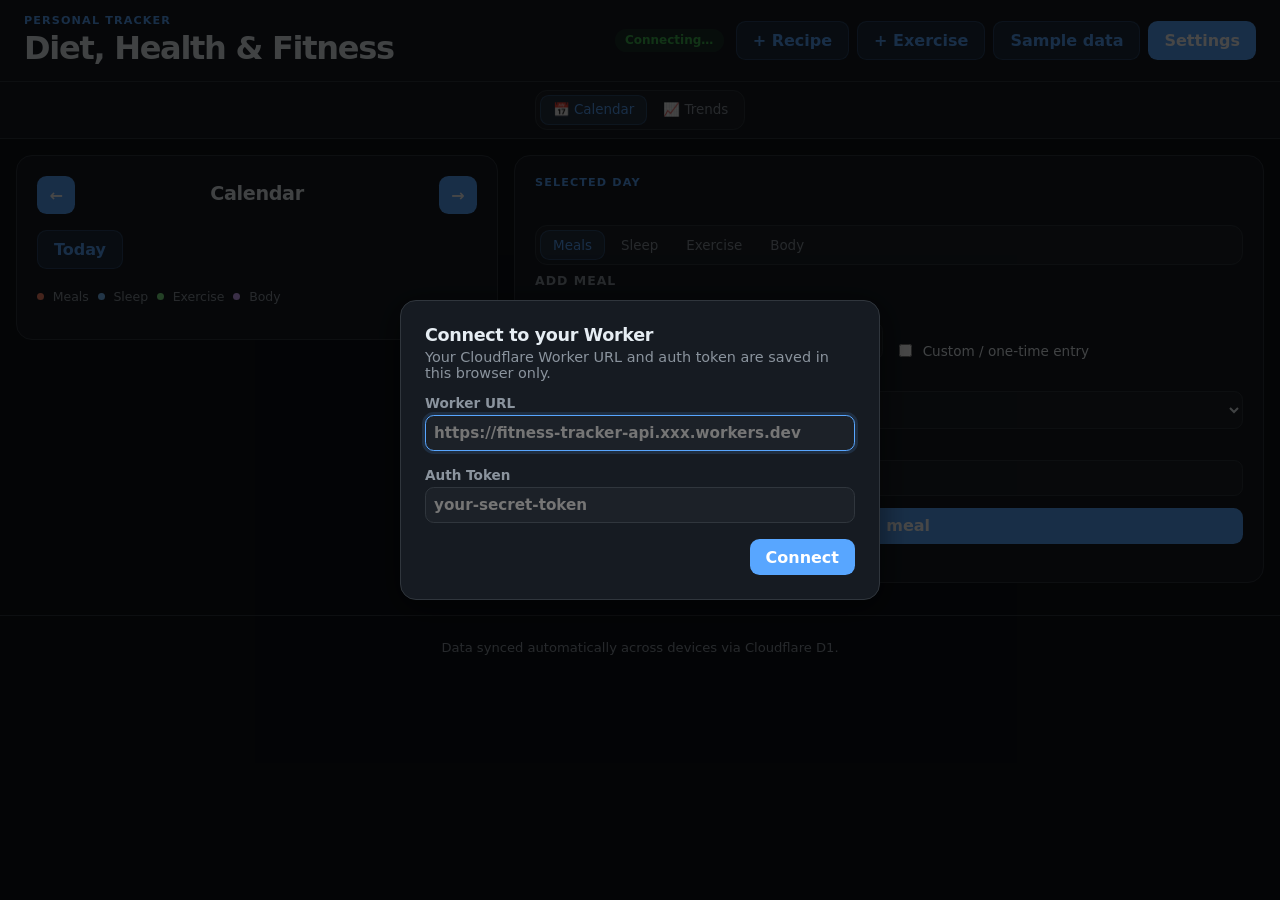
==== index.html @ 60f54085 "enforce km and pounds in display UI" ====
<!doctype html>
<html lang="en">
<head>
  <meta charset="utf-8" />
  <meta name="viewport" content="width=device-width, initial-scale=1" />
  <title>Fitness Tracker</title>
  <link rel="stylesheet" href="styles.css" />
</head>
<body>

  <header class="site-header">
    <div>
      <p class="eyebrow">Personal tracker</p>
      <h1>Diet, Health &amp; Fitness</h1>
    </div>
    <div class="header-right">
      <p id="dbStatus" class="status">Connecting…</p>
      <div class="db-controls">
        <button id="addRecipeBtn" type="button" class="secondary">+ Recipe</button>
        <button id="addExerciseLibBtn" type="button" class="secondary">+ Exercise</button>
        <button id="sampleDataBtn" type="button" class="secondary">Sample data</button>
        <button id="settingsBtn" type="button">Settings</button>
      </div>
    </div>
  </header>

  <div class="view-switcher">
    <div class="segmented" role="group" aria-label="Top-level view">
      <button class="top-view-btn active" type="button" data-top-view="calendar">📅 Calendar</button>
      <button class="top-view-btn" type="button" data-top-view="trends">📈 Trends</button>
    </div>
  </div>

  <main>

    <!-- ── Calendar view ───────────────────────────────────────── -->
    <div id="calendarLayout" class="layout">

      <section class="panel calendar-panel" aria-labelledby="calendarHeading">
        <div class="calendar-topbar">
          <button id="prevMonthBtn" type="button" aria-label="Previous month">←</button>
          <div>
            <h2 id="calendarHeading">Calendar</h2>
            <p id="monthLabel" class="muted"></p>
          </div>
          <button id="nextMonthBtn" type="button" aria-label="Next month">→</button>
        </div>
        <div class="toolbar">
          <button id="todayBtn" type="button" class="secondary">Today</button>
        </div>
        <div id="legend" class="legend" aria-label="Calendar legend"></div>
        <div id="calendar" class="calendar" aria-label="Monthly calendar"></div>
      </section>

      <section class="panel details-panel" aria-labelledby="selectedDateHeading">
        <div class="details-header">
          <div>
            <p class="eyebrow">Selected day</p>
            <h2 id="selectedDateHeading"></h2>
          </div>
        </div>

        <div id="summaryCards" class="summary-cards"></div>

        <div class="tabs" role="tablist" aria-label="Entry forms">
          <button class="tab-btn active" type="button" data-tab="nutritionTab">Meals</button>
          <button class="tab-btn" type="button" data-tab="sleepTab">Sleep</button>
          <button class="tab-btn" type="button" data-tab="exerciseTab">Exercise</button>
          <button class="tab-btn" type="button" data-tab="bodyTab">Body</button>
        </div>

        <!-- ── Meals ──────────────────────────────────────────── -->
        <section id="nutritionTab" class="tab-section active" aria-labelledby="nutritionHeading">
          <h3 id="nutritionHeading">Add meal</h3>
          <form id="nutritionForm" class="grid-form">

            <label>Meal type
              <select id="mealType">
                <option value="breakfast">Breakfast</option>
                <option value="lunch">Lunch</option>
                <option value="dinner">Dinner</option>
                <option value="snack">Snack</option>
              </select>
            </label>

            <label class="checkbox-label">
              <input type="checkbox" id="nutritionIsCustom" />
              Custom / one-time entry
            </label>

            <!-- Recipe path (default) -->
            <div id="nutritionRecipeSection" class="full-width">
              <label>Recipe
                <select id="recipeSelect"><option value="">Select a recipe…</option></select>
              </label>
            </div>

            <!-- Custom path (shown when nutritionIsCustom is checked) -->
            <div id="nutritionCustomSection" class="full-width" style="display:none">
              <div class="sub-grid">
                <label class="full-width">Name
                  <input id="nutritionName" type="text" placeholder="e.g. Oatmeal" />
                </label>
                <label>Calories / serving
                  <input id="mealCalories" type="number" min="0" step="1" value="0" />
                </label>
                <label>Protein (g)
                  <input id="mealProtein" type="number" min="0" step="0.1" value="0" />
                </label>
                <label>Carbs (g)
                  <input id="mealCarbs" type="number" min="0" step="0.1" value="0" />
                </label>
                <label>Fat (g)
                  <input id="mealFat" type="number" min="0" step="0.1" value="0" />
                </label>
              </div>
              <label class="checkbox-label" style="margin-top:0.6rem">
                <input type="checkbox" id="nutritionSaveToLib" />
                Save to recipe library
              </label>
            </div>

            <!-- Quantity (always shown) -->
            <div id="nutritionQuantitySection" class="full-width">
              <div id="nutritionQtyToggle" class="qty-toggle" style="display:none">
                <button type="button" id="qtyServingsBtn" class="qty-btn active">Servings</button>
                <button type="button" id="qtyGramsBtn" class="qty-btn">Grams</button>
              </div>
              <div id="nutritionServingsRow">
                <label>Servings
                  <input id="servings" type="number" min="0.01" step="0.01" value="1" />
                </label>
              </div>
              <div id="nutritionGramsRow" style="display:none">
                <label><span id="nutritionWeightUnitLabel">Grams</span>
                  <input id="nutritionGrams" type="number" min="0" step="0.1" />
                </label>
              </div>
            </div>

            <button type="submit" class="full-width">Log meal</button>
          </form>
          <div id="nutritionList" class="list"></div>
        </section>

        <!-- ── Sleep ─────────────────────────────────────────── -->
        <section id="sleepTab" class="tab-section" aria-labelledby="sleepHeading">
          <h3 id="sleepHeading">Log sleep</h3>
          <form id="sleepForm" class="grid-form">
            <label>Hours slept
              <input id="sleepHours" type="number" min="0" max="24" step="0.25" placeholder="7.5" required />
            </label>
            <button type="submit">Save sleep</button>
          </form>
          <div id="sleepList" class="list"></div>
        </section>

        <!-- ── Exercise ───────────────────────────────────────── -->
        <section id="exerciseTab" class="tab-section" aria-labelledby="exerciseHeading">
          <h3 id="exerciseHeading">Log exercise</h3>
          <form id="exerciseForm" class="grid-form">

            <label class="full-width">Exercise
              <select id="exerciseLibSelect" required>
                <option value="">Select an exercise…</option>
              </select>
            </label>

            <!-- Per-set section (shown when exercise allows sets/reps) -->
            <div id="exerciseSetsSection" class="full-width" style="display:none">
              <div class="sets-header">
                <span class="sets-label">Sets</span>
                <button type="button" id="addSetBtn" class="secondary">+ Add set</button>
              </div>
              <div id="setRows" class="set-rows"></div>
            </div>

            <!-- Distance (shown when exercise allows distance) -->
            <label id="exerciseDistanceRow" style="display:none">Distance (km)
              <input id="exerciseDistance" type="number" min="0" step="0.01" />
            </label>

            <button type="submit" class="full-width">Log exercise</button>
          </form>
          <div id="exerciseList" class="list"></div>
        </section>

        <!-- ── Body measurements ─────────────────────────────── -->
        <section id="bodyTab" class="tab-section" aria-labelledby="bodyHeading">
          <h3 id="bodyHeading">Body measurements</h3>
          <form id="bodyForm" class="grid-form">
            <label>Weight (lb)
              <input id="bodyWeight" type="number" min="0" step="0.1" placeholder="e.g. 175.5" />
            </label>
            <label>Waist (in)
              <input id="bodyWaist" type="number" min="0" step="0.1" placeholder="e.g. 32.5" />
            </label>
            <button type="submit" class="full-width">Save measurements</button>
          </form>
          <div id="bodyList" class="list"></div>
        </section>

      </section>
    </div>

    <!-- ── Trends view ─────────────────────────────────────────── -->
    <div id="trendsLayout" class="trends-layout" style="display:none">
      <div class="trends-controls">
        <div class="segmented" role="group" aria-label="Time range">
          <button class="range-btn" type="button" data-days="7">7 days</button>
          <button class="range-btn active" type="button" data-days="30">30 days</button>
          <button class="range-btn" type="button" data-days="90">90 days</button>
        </div>
      </div>
      <div id="chartsGrid" class="charts-grid"></div>
      <div class="chart-card chart-full" id="exerciseProgressCard">
        <div class="chart-card-header">
          <h3>Exercise Progress</h3>
          <select id="exerciseProgressSelect">
            <option value="">Pick an exercise…</option>
          </select>
        </div>
        <div id="exerciseProgressChart">
          <div class="chart-empty">Select an exercise above to see progress.</div>
        </div>
      </div>
    </div>

  </main>

  <footer class="site-footer">
    <p>Data synced automatically across devices via Cloudflare D1.</p>
  </footer>

  <!-- ── Recipe library modal ──────────────────────────────────── -->
  <dialog id="recipeModal">
    <div class="modal-header">
      <h2>Recipe Library</h2>
      <button type="button" id="recipeModalClose" class="modal-close" aria-label="Close">✕</button>
    </div>
    <form id="recipeForm" class="grid-form">
      <label class="full-width">Name
        <input id="recipeName" type="text" placeholder="e.g. Chicken rice bowl" required />
      </label>
      <label>Calories / serving
        <input id="recipeCalories" type="number" min="0" step="1" value="0" />
      </label>
      <label>Protein (g)
        <input id="recipeProtein" type="number" min="0" step="0.1" value="0" />
      </label>
      <label>Carbs (g)
        <input id="recipeCarbs" type="number" min="0" step="0.1" value="0" />
      </label>
      <label>Fat (g)
        <input id="recipeFat" type="number" min="0" step="0.1" value="0" />
      </label>
      <label class="checkbox-label full-width">
        <input type="checkbox" id="recipeAllowWeight" />
        Allow logging by weight (grams)
      </label>
      <div id="recipeGramsPerServingLabel" class="full-width" style="display:none">
        <div class="sub-grid" style="grid-template-columns:1fr auto">
          <label>Amount per serving
            <input id="recipeGramsPerServing" type="number" min="0.1" step="0.1" />
          </label>
          <label>Unit
            <select id="recipeWeightUnit">
              <option value="g">g (grams)</option>
              <option value="ml">ml (millilitres)</option>
            </select>
          </label>
        </div>
      </div>
      <button type="submit">Save recipe</button>
    </form>
    <div id="recipeList" class="list modal-list"></div>
  </dialog>

  <!-- ── Exercise library modal ────────────────────────────────── -->
  <dialog id="exerciseLibModal">
    <div class="modal-header">
      <h2>Exercise Library</h2>
      <button type="button" id="exerciseLibModalClose" class="modal-close" aria-label="Close">✕</button>
    </div>
    <form id="exerciseLibForm" class="grid-form">
      <label>Name
        <input id="exerciseLibName" type="text" placeholder="e.g. Bench press" required />
      </label>
      <label>Type
        <select id="exerciseLibType">
          <option value="weight">Weight-based (lb)</option>
          <option value="time">Time-based (min)</option>
        </select>
      </label>
      <label class="checkbox-label full-width">
        <input type="checkbox" id="exerciseLibAllowSetsReps" checked />
        Track sets &amp; reps
      </label>
      <label class="checkbox-label">
        <input type="checkbox" id="exerciseLibAllowDistance" />
        Track distance
      </label>
      <button type="submit">Save exercise</button>
    </form>
    <div id="exerciseLibList" class="list modal-list"></div>
  </dialog>

  <script src="app.js"></script>
</body>
</html>
---- styles.css ----
:root {
  --bg:           #0d1117;
  --panel:        #161b22;
  --panel-strong: #1c2128;
  --text:         #e6edf3;
  --muted:        #8b949e;
  --border:       #30363d;
  --accent:       #58a6ff;
  --accent-dark:  #1f6feb;
  --accent-sub:   rgba(88, 166, 255, 0.12);
  --danger:       #f85149;
  --danger-bg:    rgba(248, 81, 73, 0.12);
  --success:      #3fb950;
  --success-bg:   rgba(63, 185, 80, 0.12);
  --shadow:       0 8px 32px rgba(0, 0, 0, 0.5);
  --radius:       1rem;

  /* Dot colours */
  --dot-nutrition: #f78166;
  --dot-sleep:     #79c0ff;
  --dot-exercise:  #7ee787;
  --dot-body:      #d2a8ff;
}

* { box-sizing: border-box; }

body {
  margin: 0;
  font-family: Inter, ui-sans-serif, system-ui, -apple-system, BlinkMacSystemFont, "Segoe UI", sans-serif;
  background: var(--bg);
  color: var(--text);
  min-height: 100vh;
}

button, input, select, textarea { font: inherit; }

/* ── Typography ─────────────────────────────────────────────── */
h1, h2, h3, p { margin-top: 0; }

h1 {
  font-size: clamp(1.4rem, 3vw, 2rem);
  margin-bottom: 0;
  letter-spacing: -0.04em;
}

h2 { margin-bottom: 0.25rem; letter-spacing: -0.02em; font-size: 1.2rem; }

h3 {
  margin-bottom: 0.85rem;
  font-size: 0.78rem;
  color: var(--muted);
  font-weight: 700;
  text-transform: uppercase;
  letter-spacing: 0.08em;
}

.eyebrow {
  color: var(--accent);
  font-weight: 700;
  letter-spacing: 0.1em;
  text-transform: uppercase;
  font-size: 0.7rem;
  margin-bottom: 0.15rem;
}

.muted { color: var(--muted); margin-bottom: 0; }

/* ── Buttons ────────────────────────────────────────────────── */
button {
  border: 0;
  border-radius: 0.6rem;
  background: var(--accent);
  color: #fff;
  padding: 0.55rem 1rem;
  font-weight: 600;
  cursor: pointer;
  transition: opacity 120ms ease, transform 120ms ease;
  white-space: nowrap;
}

button:hover { opacity: 0.82; transform: translateY(-1px); }
button:active { transform: none; }
button:disabled { opacity: 0.35; cursor: not-allowed; transform: none; }

button.secondary {
  background: var(--accent-sub);
  color: var(--accent);
  border: 1px solid rgba(88, 166, 255, 0.22);
}

button.icon-danger {
  background: transparent;
  box-shadow: none;
  color: var(--danger);
  padding: 0.3rem 0.55rem;
  border: 1px solid rgba(248, 81, 73, 0.3);
  border-radius: 0.5rem;
  font-size: 0.8rem;
}

/* ── Header ─────────────────────────────────────────────────── */
.site-header {
  display: flex;
  align-items: center;
  justify-content: space-between;
  gap: 1rem;
  padding: 0.85rem 1.5rem;
  border-bottom: 1px solid var(--border);
  background: var(--panel);
  flex-wrap: wrap;
}

.header-right {
  display: flex;
  align-items: center;
  gap: 0.75rem;
  flex-wrap: wrap;
}

.db-controls {
  display: flex;
  gap: 0.5rem;
  flex-wrap: wrap;
}

/* ── Status pill ─────────────────────────────────────────────── */
.status {
  display: inline-block;
  border-radius: 99px;
  background: var(--success-bg);
  color: var(--success);
  padding: 0.28rem 0.65rem;
  font-weight: 700;
  font-size: 0.75rem;
  margin: 0;
  white-space: nowrap;
}

.status.warn { background: rgba(240, 160, 0, 0.15); color: #f0a800; }

/* ── View switcher bar ───────────────────────────────────────── */
.view-switcher {
  border-bottom: 1px solid var(--border);
  background: var(--panel);
  padding: 0.5rem 1.5rem;
  display: flex;
  justify-content: center;
}

.top-view-btn {
  background: transparent;
  color: var(--muted);
  border: none;
  border-radius: 0.55rem;
  padding: 0.45rem 1.1rem;
  font-weight: 600;
  font-size: 0.9rem;
}

.top-view-btn.active {
  background: var(--accent-sub);
  color: var(--accent);
}

/* ── Segmented controls & tabs ──────────────────────────────── */
.segmented, .tabs {
  display: flex;
  flex-wrap: wrap;
  gap: 0.25rem;
  padding: 0.25rem;
  border-radius: 0.75rem;
  background: var(--panel-strong);
  border: 1px solid var(--border);
}

.segmented button, .tabs button {
  background: transparent;
  color: var(--muted);
  border: none;
  padding: 0.42rem 0.75rem;
  font-size: 0.84rem;
  font-weight: 500;
}

.segmented button.active, .tabs button.active {
  background: var(--accent-sub);
  color: var(--accent);
  border: 1px solid rgba(88, 166, 255, 0.25);
}

.tabs { margin: 1rem 0 0; }

/* ── Main layout ─────────────────────────────────────────────── */
main {
  width: min(1280px, calc(100% - 2rem));
  margin: 0 auto;
  padding: 1rem 0;
}

.layout {
  display: grid;
  grid-template-columns: minmax(300px, 0.9fr) minmax(400px, 1.4fr);
  gap: 1rem;
  align-items: start;
}

/* ── Panel ───────────────────────────────────────────────────── */
.panel {
  background: var(--panel);
  border: 1px solid var(--border);
  border-radius: var(--radius);
  padding: 1.25rem;
}

.calendar-panel { position: sticky; top: 7.5rem; }

/* ── Calendar ────────────────────────────────────────────────── */
.calendar-topbar, .details-header, .toolbar {
  display: flex;
  align-items: center;
  justify-content: space-between;
  gap: 1rem;
}

.calendar-topbar button { width: 2.4rem; height: 2.4rem; padding: 0; }

.toolbar { margin: 1rem 0; }

/* Dot legend */
.legend {
  min-height: 1.4rem;
  display: flex;
  align-items: center;
  gap: 0.55rem;
  flex-wrap: wrap;
  color: var(--muted);
  font-size: 0.78rem;
  margin-bottom: 0.75rem;
}

/* ── Calendar grid ───────────────────────────────────────────── */
.calendar {
  display: grid;
  grid-template-columns: repeat(7, minmax(0, 1fr));
  gap: 0.3rem;
}

.weekday {
  text-align: center;
  font-size: 0.68rem;
  color: var(--muted);
  font-weight: 700;
  text-transform: uppercase;
  letter-spacing: 0.05em;
  padding-bottom: 0.3rem;
}

.day-cell {
  min-height: 3.6rem;
  border-radius: 0.6rem;
  padding: 0.4rem 0.35rem;
  border: 1px solid transparent;
  cursor: pointer;
  display: flex;
  flex-direction: column;
  align-items: flex-start;
  justify-content: space-between;
  background: var(--panel-strong);
  transition: transform 120ms ease, border-color 120ms ease;
}

.day-cell:hover:not(.empty):not(.disabled) {
  transform: translateY(-1px);
  border-color: var(--border);
}

.day-cell.empty { visibility: hidden; pointer-events: none; }

.day-cell.disabled {
  opacity: 0.25;
  pointer-events: none;
  cursor: default;
}

.day-cell.today    { border: 1px dashed var(--accent) !important; }
.day-cell.selected { border: 2px solid var(--accent) !important; }

.day-number { font-weight: 700; font-size: 0.8rem; line-height: 1; }

/* ── Day dots ────────────────────────────────────────────────── */
.day-dots {
  display: flex;
  gap: 3px;
  flex-wrap: wrap;
  align-items: center;
  min-height: 8px;
}

.dot {
  width: 7px;
  height: 7px;
  border-radius: 50%;
  flex-shrink: 0;
}

.dot-nutrition { background: var(--dot-nutrition); }
.dot-sleep     { background: var(--dot-sleep); }
.dot-exercise  { background: var(--dot-exercise); }
.dot-body      { background: var(--dot-body); }

/* ── Summary cards ───────────────────────────────────────────── */
.summary-cards {
  display: grid;
  grid-template-columns: repeat(4, minmax(0, 1fr));
  gap: 0.55rem;
  margin: 1rem 0;
}

.summary-card {
  border-radius: 0.75rem;
  border: 1px solid var(--border);
  padding: 0.8rem;
  background: var(--panel-strong);
}

.summary-card span {
  display: block;
  color: var(--muted);
  font-size: 0.68rem;
  font-weight: 700;
  text-transform: uppercase;
  letter-spacing: 0.06em;
  margin-bottom: 0.2rem;
}

.summary-card strong { font-size: 1.05rem; display: block; line-height: 1.3; }
.summary-card small  { font-size: 0.74rem; color: var(--muted); }

/* ── Tab sections ────────────────────────────────────────────── */
.tab-section { display: none; padding-top: 0.5rem; }
.tab-section.active { display: block; }

/* ── Forms ───────────────────────────────────────────────────── */
.grid-form {
  display: grid;
  grid-template-columns: repeat(2, minmax(0, 1fr));
  gap: 0.7rem;
  align-items: end;
  margin-bottom: 1.1rem;
}

/* Nested grid inside full-width containers */
.sub-grid {
  display: grid;
  grid-template-columns: repeat(2, minmax(0, 1fr));
  gap: 0.6rem;
}

label {
  display: grid;
  gap: 0.3rem;
  color: var(--muted);
  font-size: 0.8rem;
  font-weight: 600;
}

/* Checkbox labels — row instead of column */
label.checkbox-label {
  display: flex;
  flex-direction: row;
  align-items: center;
  gap: 0.5rem;
  cursor: pointer;
  color: var(--text);
  font-weight: 500;
  font-size: 0.85rem;
}

label.checkbox-label input[type="checkbox"] {
  width: auto;
  accent-color: var(--accent);
  cursor: pointer;
}

input, select, textarea {
  width: 100%;
  border: 1px solid var(--border);
  border-radius: 0.55rem;
  background: var(--panel-strong);
  color: var(--text);
  padding: 0.6rem 0.7rem;
  outline: none;
}

input:focus, select:focus, textarea:focus {
  border-color: var(--accent);
  box-shadow: 0 0 0 3px rgba(88, 166, 255, 0.14);
}

select option { background: var(--panel-strong); color: var(--text); }

.full-width { grid-column: 1 / -1; }
.grid-form button[type="submit"] { justify-self: start; }
.grid-form button.full-width     { justify-self: stretch; }

/* ── Servings / Grams toggle ─────────────────────────────────── */
.qty-toggle {
  display: flex;
  border: 1px solid var(--border);
  border-radius: 0.55rem;
  overflow: hidden;
  width: fit-content;
  margin-bottom: 0.55rem;
}

.qty-btn {
  background: transparent;
  color: var(--muted);
  border: none;
  border-radius: 0;
  padding: 0.32rem 0.85rem;
  font-size: 0.82rem;
  font-weight: 500;
}

.qty-btn.active {
  background: var(--accent-sub);
  color: var(--accent);
}

/* ── Exercise set rows ───────────────────────────────────────── */
.sets-header {
  display: flex;
  align-items: center;
  justify-content: space-between;
  margin-bottom: 0.5rem;
}

.sets-label {
  font-size: 0.8rem;
  font-weight: 700;
  color: var(--muted);
  text-transform: uppercase;
  letter-spacing: 0.06em;
}

.sets-header button {
  padding: 0.3rem 0.7rem;
  font-size: 0.8rem;
}

.set-rows {
  display: grid;
  gap: 0.4rem;
}

.set-row {
  display: flex;
  align-items: flex-end;
  gap: 0.5rem;
  background: var(--panel-strong);
  border: 1px solid var(--border);
  border-radius: 0.55rem;
  padding: 0.55rem 0.65rem;
}

.set-num {
  font-size: 0.75rem;
  font-weight: 700;
  color: var(--muted);
  min-width: 2.6rem;
  padding-bottom: 0.65rem; /* align with input baseline */
}

.set-row label {
  flex: 1;
  min-width: 70px;
}

.set-row .remove-set-btn {
  padding: 0.28rem 0.5rem;
  font-size: 1rem;
  line-height: 1;
  border-radius: 0.4rem;
  margin-bottom: 0.05rem;
}

/* ── Set display in record list ──────────────────────────────── */
.set-list {
  display: flex;
  flex-wrap: wrap;
  gap: 0.3rem;
  margin-top: 0.4rem;
}

.set-badge {
  font-size: 0.74rem;
  background: var(--panel);
  border: 1px solid var(--border);
  border-radius: 0.4rem;
  padding: 0.15rem 0.45rem;
  color: var(--muted);
}

/* ── Records list ────────────────────────────────────────────── */
.list { display: grid; gap: 0.5rem; }

.empty-state {
  color: var(--muted);
  border: 1px dashed var(--border);
  border-radius: 0.65rem;
  padding: 0.9rem;
  font-size: 0.88rem;
}

.record {
  display: flex;
  justify-content: space-between;
  gap: 1rem;
  align-items: flex-start;
  border: 1px solid var(--border);
  background: var(--panel-strong);
  border-radius: 0.65rem;
  padding: 0.8rem;
}

.record h4 { margin: 0 0 0.2rem; font-size: 0.9rem; }
.record p  { margin-bottom: 0.15rem; color: var(--muted); }
.record-meta { font-size: 0.8rem; }

/* ── Trends view ─────────────────────────────────────────────── */
.trends-layout {
  display: flex;
  flex-direction: column;
  gap: 1rem;
}

.trends-controls { display: flex; justify-content: flex-end; }

.range-btn {
  background: transparent;
  color: var(--muted);
  border: none;
  padding: 0.4rem 0.85rem;
  font-size: 0.84rem;
  font-weight: 500;
  border-radius: 0.5rem;
}

.range-btn.active {
  background: var(--accent-sub);
  color: var(--accent);
  border: 1px solid rgba(88, 166, 255, 0.25);
}

.charts-grid {
  display: grid;
  grid-template-columns: repeat(2, minmax(0, 1fr));
  gap: 1rem;
}

.chart-card {
  background: var(--panel);
  border: 1px solid var(--border);
  border-radius: var(--radius);
  padding: 1.1rem;
}

.chart-full { grid-column: 1 / -1; }

.chart-card-header {
  display: flex;
  align-items: center;
  justify-content: space-between;
  gap: 1rem;
  margin-bottom: 0.75rem;
}

.chart-card-header h3 { margin-bottom: 0; }

.chart-card-header select {
  width: auto;
  min-width: 170px;
  font-size: 0.84rem;
  padding: 0.38rem 0.6rem;
}

/* ── SVG line charts ─────────────────────────────────────────── */
.line-chart { width: 100%; height: auto; display: block; overflow: visible; }

.chart-axis { stroke: var(--border); stroke-width: 1; }
.chart-grid { stroke: var(--border); stroke-width: 0.5; stroke-dasharray: 3 3; }
.chart-tick { fill: var(--muted); font-size: 10px; font-family: inherit; }

.chart-empty {
  color: var(--muted);
  font-size: 0.88rem;
  padding: 2.5rem 0;
  text-align: center;
}

/* ── Modals ──────────────────────────────────────────────────── */
dialog {
  border: 1px solid var(--border);
  border-radius: var(--radius);
  background: var(--panel);
  color: var(--text);
  padding: 1.4rem;
  max-width: 580px;
  width: calc(100% - 2rem);
  max-height: 88vh;
  overflow-y: auto;
  box-shadow: var(--shadow);
}

dialog::backdrop { background: rgba(0, 0, 0, 0.72); }

.modal-header {
  display: flex;
  align-items: center;
  justify-content: space-between;
  margin-bottom: 1.1rem;
}

.modal-header h2 { margin: 0; font-size: 1.1rem; }

.modal-close {
  background: transparent;
  border: 1px solid var(--border);
  color: var(--muted);
  padding: 0.2rem 0.5rem;
  font-size: 1.1rem;
  line-height: 1;
  border-radius: 0.4rem;
}

.modal-list {
  max-height: 300px;
  overflow-y: auto;
  display: grid;
  gap: 0.5rem;
  margin-top: 1rem;
}

/* Config modal (injected by JS) */
#configModal {
  border: 1px solid var(--border);
  border-radius: var(--radius);
  background: var(--panel);
  color: var(--text);
  padding: 1.5rem;
  max-width: 480px;
  width: 90%;
  box-shadow: var(--shadow);
}
#configModal::backdrop { background: rgba(0,0,0,0.72); }
#configModal h2 { margin-top: 0; font-size: 1.1rem; }
#configModal p  { margin-top: 0; color: var(--muted); font-size: 0.9rem; }
#configModal label {
  display: flex;
  flex-direction: column;
  gap: 4px;
  margin-bottom: 1rem;
  font-size: 0.85rem;
  font-weight: 600;
  color: var(--muted);
}
#configModal input { padding: 8px; font-size: 0.95rem; }
.config-actions { display: flex; gap: 0.5rem; justify-content: flex-end; margin-top: 1rem; }

/* ── Footer ──────────────────────────────────────────────────── */
.site-footer {
  text-align: center;
  padding: 1.5rem;
  color: var(--muted);
  font-size: 0.82rem;
  border-top: 1px solid var(--border);
  margin-top: 1rem;
}

/* ── Responsive ──────────────────────────────────────────────── */
@media (max-width: 960px) {
  .layout { grid-template-columns: 1fr; }
  .calendar-panel { position: static; }
  .summary-cards { grid-template-columns: repeat(2, 1fr); }
  .charts-grid { grid-template-columns: 1fr; }
  .chart-full { grid-column: 1; }
}

@media (max-width: 640px) {
  main { width: calc(100% - 1rem); }
  .site-header { padding: 0.75rem 1rem; }
  .view-switcher { padding: 0.4rem 1rem; }
  .panel { padding: 1rem; border-radius: 0.75rem; }
  .calendar { gap: 0.2rem; }
  .day-cell { min-height: 3rem; border-radius: 0.45rem; padding: 0.3rem 0.25rem; }
  .day-number { font-size: 0.72rem; }
  .dot { width: 5px; height: 5px; }
  .day-dots { gap: 2px; }
  .grid-form, .sub-grid, .summary-cards { grid-template-columns: 1fr; }
  .db-controls { gap: 0.35rem; }
  .db-controls button { padding: 0.45rem 0.65rem; font-size: 0.8rem; }
}
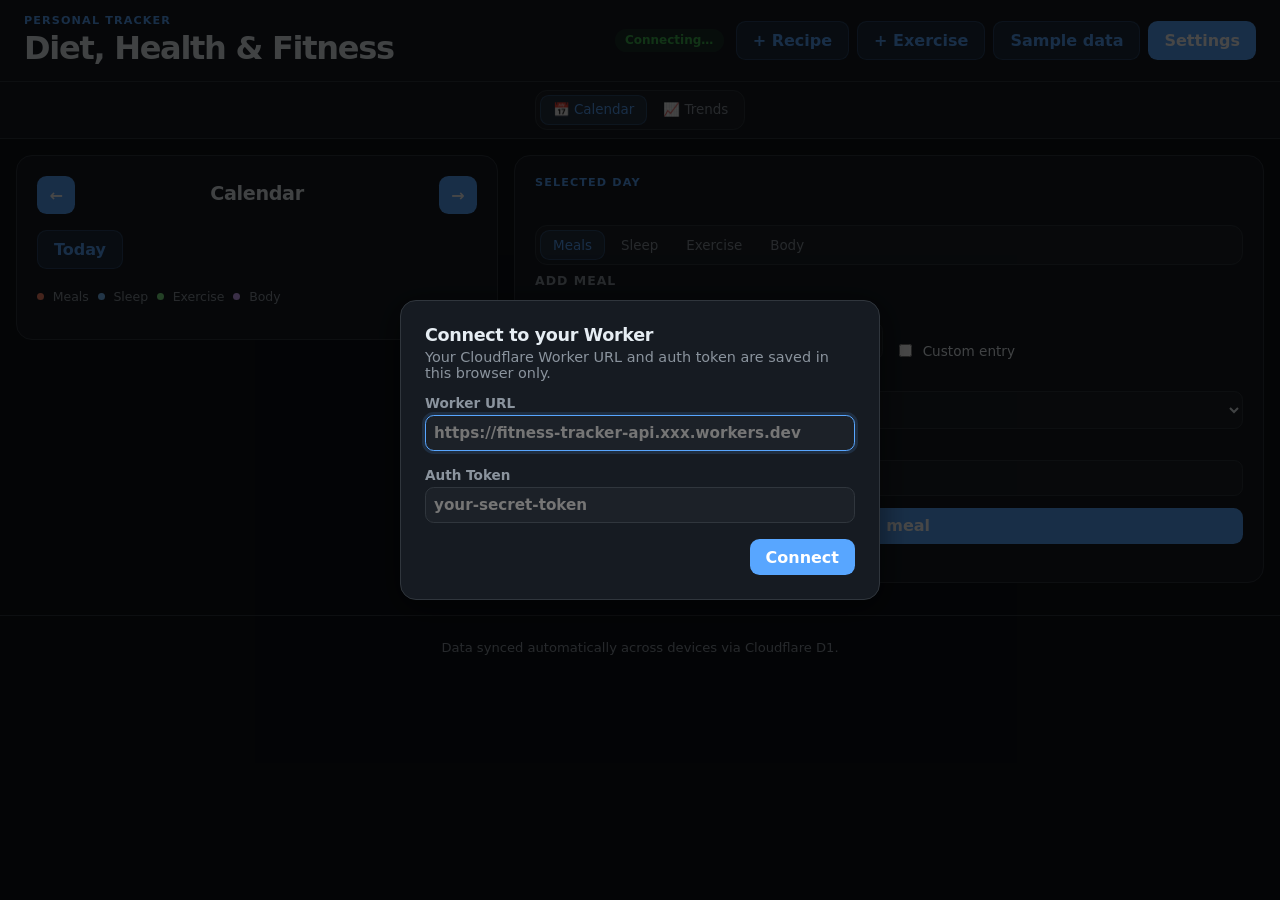
==== commit 15ede939: "ui label change" ====
--- a/index.html
+++ b/index.html
@@ -85,7 +85,7 @@
 
             <label class="checkbox-label">
               <input type="checkbox" id="nutritionIsCustom" />
-              Custom / one-time entry
+              Custom entry
             </label>
 
             <!-- Recipe path (default) -->
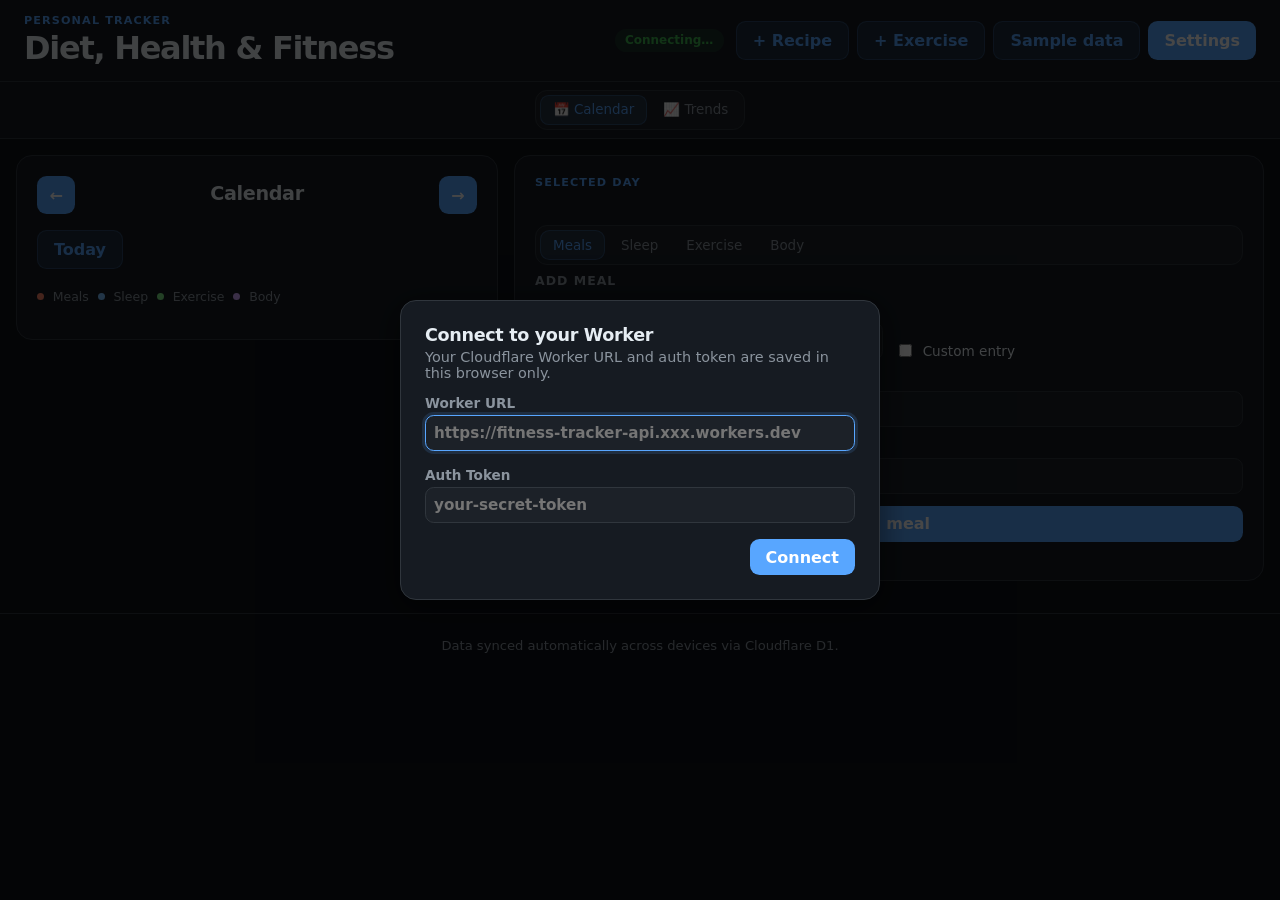
==== commit 4ab1b1f1: "dropdown selection allows searching via text input" ====
--- a/index.html
+++ b/index.html
@@ -91,7 +91,9 @@
             <!-- Recipe path (default) -->
             <div id="nutritionRecipeSection" class="full-width">
               <label>Recipe
-                <select id="recipeSelect"><option value="">Select a recipe…</option></select>
+                <div id="recipeSelectHost" class="searchable-host">
+                  <input type="hidden" id="recipeSelect" />
+                </div>
               </label>
             </div>
 
@@ -161,9 +163,9 @@
           <form id="exerciseForm" class="grid-form">
 
             <label class="full-width">Exercise
-              <select id="exerciseLibSelect" required>
-                <option value="">Select an exercise…</option>
-              </select>
+              <div id="exerciseLibSelectHost" class="searchable-host">
+                <input type="hidden" id="exerciseLibSelect" />
+              </div>
             </label>
 
             <!-- Per-set section (shown when exercise allows sets/reps) -->
@@ -256,7 +258,7 @@
       </label>
       <label class="checkbox-label full-width">
         <input type="checkbox" id="recipeAllowWeight" />
-        Allow logging by weight (grams)
+        Allow logging precise amounts (g / ml)
       </label>
       <div id="recipeGramsPerServingLabel" class="full-width" style="display:none">
         <div class="sub-grid" style="grid-template-columns:1fr auto">
--- a/styles.css
+++ b/styles.css
@@ -403,6 +403,61 @@
 .grid-form button[type="submit"] { justify-self: start; }
 .grid-form button.full-width     { justify-self: stretch; }
 
+/* ── Searchable select ───────────────────────────────────────── */
+.searchable-host { position: relative; }
+
+.searchable-input {
+  width: 100%;
+  border: 1px solid var(--border);
+  border-radius: 0.55rem;
+  background: var(--panel-strong);
+  color: var(--text);
+  padding: 0.6rem 0.7rem;
+  outline: none;
+  cursor: text;
+}
+
+.searchable-input:focus {
+  border-color: var(--accent);
+  box-shadow: 0 0 0 3px rgba(88, 166, 255, 0.14);
+}
+
+.searchable-dropdown {
+  display: none;
+  position: absolute;
+  top: calc(100% + 4px);
+  left: 0;
+  right: 0;
+  background: var(--panel-strong);
+  border: 1px solid var(--border);
+  border-radius: 0.55rem;
+  max-height: 220px;
+  overflow-y: auto;
+  z-index: 200;
+  box-shadow: 0 8px 24px rgba(0, 0, 0, 0.4);
+}
+
+.searchable-dropdown.open { display: block; }
+
+.searchable-option {
+  padding: 0.5rem 0.75rem;
+  cursor: pointer;
+  font-size: 0.86rem;
+  color: var(--text);
+  border-radius: 0;
+}
+
+.searchable-option:hover,
+.searchable-option.focused { background: var(--accent-sub); color: var(--accent); }
+
+.searchable-option.selected { color: var(--accent); font-weight: 600; }
+
+.searchable-empty {
+  padding: 0.6rem 0.75rem;
+  font-size: 0.84rem;
+  color: var(--muted);
+}
+
 /* ── Servings / Grams toggle ─────────────────────────────────── */
 .qty-toggle {
   display: flex;
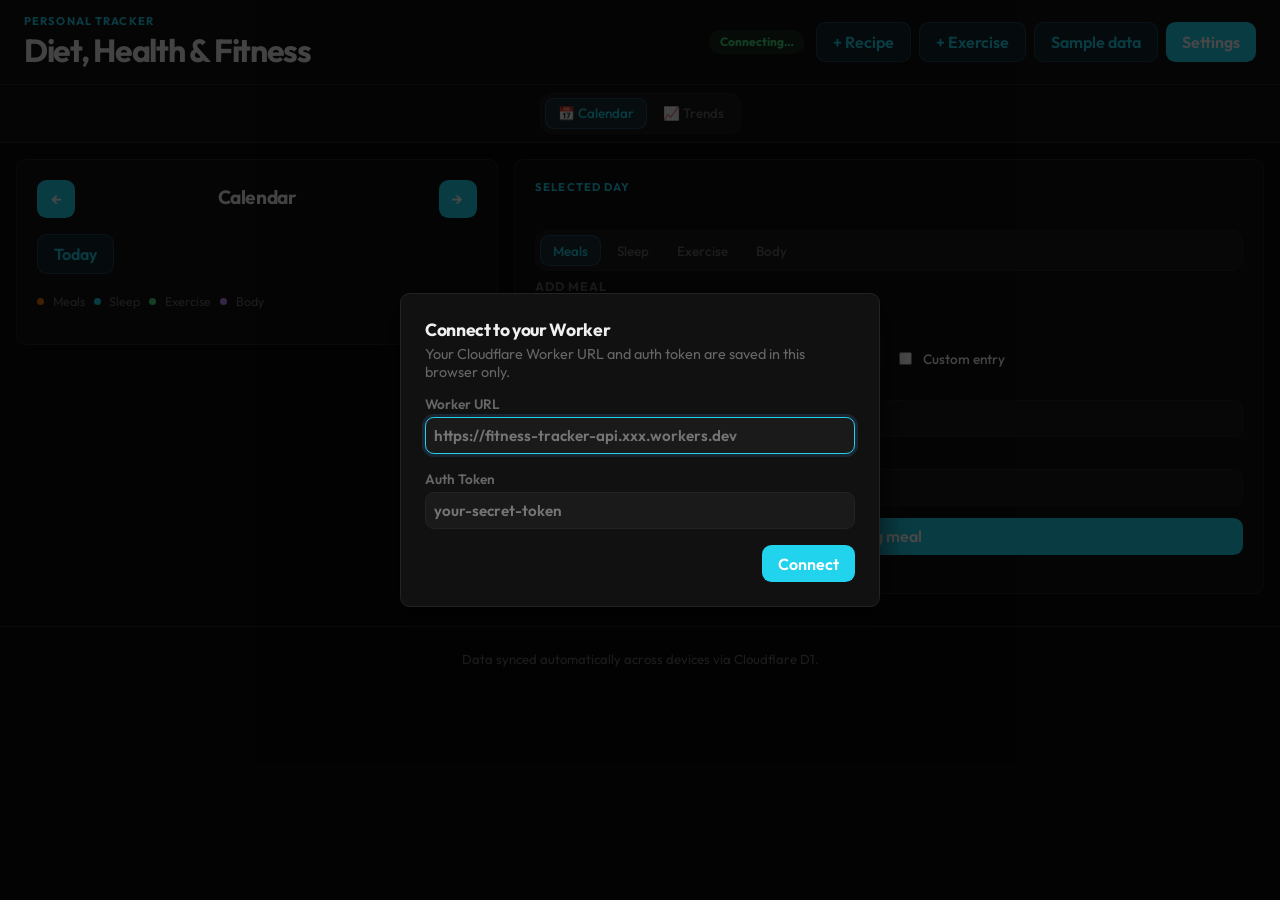
==== commit bf939be3: "style update to page" ====
--- a/index.html
+++ b/index.html
@@ -4,6 +4,9 @@
   <meta charset="utf-8" />
   <meta name="viewport" content="width=device-width, initial-scale=1" />
   <title>Fitness Tracker</title>
+  <link rel="preconnect" href="https://fonts.googleapis.com" />
+  <link rel="preconnect" href="https://fonts.gstatic.com" crossorigin />
+  <link href="https://fonts.googleapis.com/css2?family=Outfit:wght@400;500;600;700&display=swap" rel="stylesheet" />
   <link rel="stylesheet" href="styles.css" />
 </head>
 <body>
--- a/styles.css
+++ b/styles.css
@@ -1,32 +1,32 @@
 :root {
-  --bg:           #0d1117;
-  --panel:        #161b22;
-  --panel-strong: #1c2128;
-  --text:         #e6edf3;
-  --muted:        #8b949e;
-  --border:       #30363d;
-  --accent:       #58a6ff;
-  --accent-dark:  #1f6feb;
-  --accent-sub:   rgba(88, 166, 255, 0.12);
-  --danger:       #f85149;
-  --danger-bg:    rgba(248, 81, 73, 0.12);
-  --success:      #3fb950;
-  --success-bg:   rgba(63, 185, 80, 0.12);
-  --shadow:       0 8px 32px rgba(0, 0, 0, 0.5);
-  --radius:       1rem;
+  --bg:           #0a0a0a;
+  --panel:        #111111;
+  --panel-strong: #1a1a1a;
+  --text:         #f0f0f0;
+  --muted:        #666666;
+  --border:       #232323;
+  --accent:       #22d3ee;
+  --accent-dark:  #0891b2;
+  --accent-sub:   rgba(34, 211, 238, 0.12);
+  --danger:       #f87171;
+  --danger-bg:    rgba(248, 113, 113, 0.12);
+  --success:      #4ade80;
+  --success-bg:   rgba(74, 222, 128, 0.12);
+  --shadow:       0 8px 32px rgba(0, 0, 0, 0.7);
+  --radius:       0.6rem;
 
   /* Dot colours */
-  --dot-nutrition: #f78166;
-  --dot-sleep:     #79c0ff;
-  --dot-exercise:  #7ee787;
-  --dot-body:      #d2a8ff;
+  --dot-nutrition: #e8710a;
+  --dot-sleep:     #22d3ee;
+  --dot-exercise:  #4ade80;
+  --dot-body:      #c084fc;
 }
 
 * { box-sizing: border-box; }
 
 body {
   margin: 0;
-  font-family: Inter, ui-sans-serif, system-ui, -apple-system, BlinkMacSystemFont, "Segoe UI", sans-serif;
+  font-family: 'Outfit', ui-sans-serif, system-ui, -apple-system, sans-serif;
   background: var(--bg);
   color: var(--text);
   min-height: 100vh;
@@ -98,6 +98,15 @@
   font-size: 0.8rem;
 }
 
+button.icon-edit {
+  background: transparent;
+  color: var(--accent);
+  padding: 0.3rem 0.55rem;
+  border: 1px solid rgba(88, 166, 255, 0.3);
+  border-radius: 0.5rem;
+  font-size: 0.8rem;
+}
+
 /* ── Header ─────────────────────────────────────────────────── */
 .site-header {
   display: flex;
@@ -579,9 +588,17 @@
   padding: 0.8rem;
 }
 
+.record-actions {
+  display: flex;
+  flex-direction: column;
+  gap: 0.3rem;
+  flex-shrink: 0;
+}
+
 .record h4 { margin: 0 0 0.2rem; font-size: 0.9rem; }
 .record p  { margin-bottom: 0.15rem; color: var(--muted); }
 .record-meta { font-size: 0.8rem; }
+.record-meta.sets-summary { color: var(--text); font-variant-numeric: tabular-nums; }
 
 /* ── Trends view ─────────────────────────────────────────────── */
 .trends-layout {
@@ -642,6 +659,24 @@
 
 /* ── SVG line charts ─────────────────────────────────────────── */
 .line-chart { width: 100%; height: auto; display: block; overflow: visible; }
+
+.dot-point { cursor: crosshair; transition: r 0.1s; }
+.dot-point:hover { r: 7.5; }
+
+.dot-chart-wrap { position: relative; }
+.dot-tooltip {
+  position: absolute;
+  background: var(--panel-strong);
+  border: 1px solid var(--border);
+  color: var(--text);
+  font-size: 0.78rem;
+  padding: 0.25rem 0.55rem;
+  border-radius: 5px;
+  pointer-events: none;
+  white-space: nowrap;
+  z-index: 10;
+  box-shadow: 0 2px 8px rgba(0,0,0,0.4);
+}
 
 .chart-axis { stroke: var(--border); stroke-width: 1; }
 .chart-grid { stroke: var(--border); stroke-width: 0.5; stroke-dasharray: 3 3; }
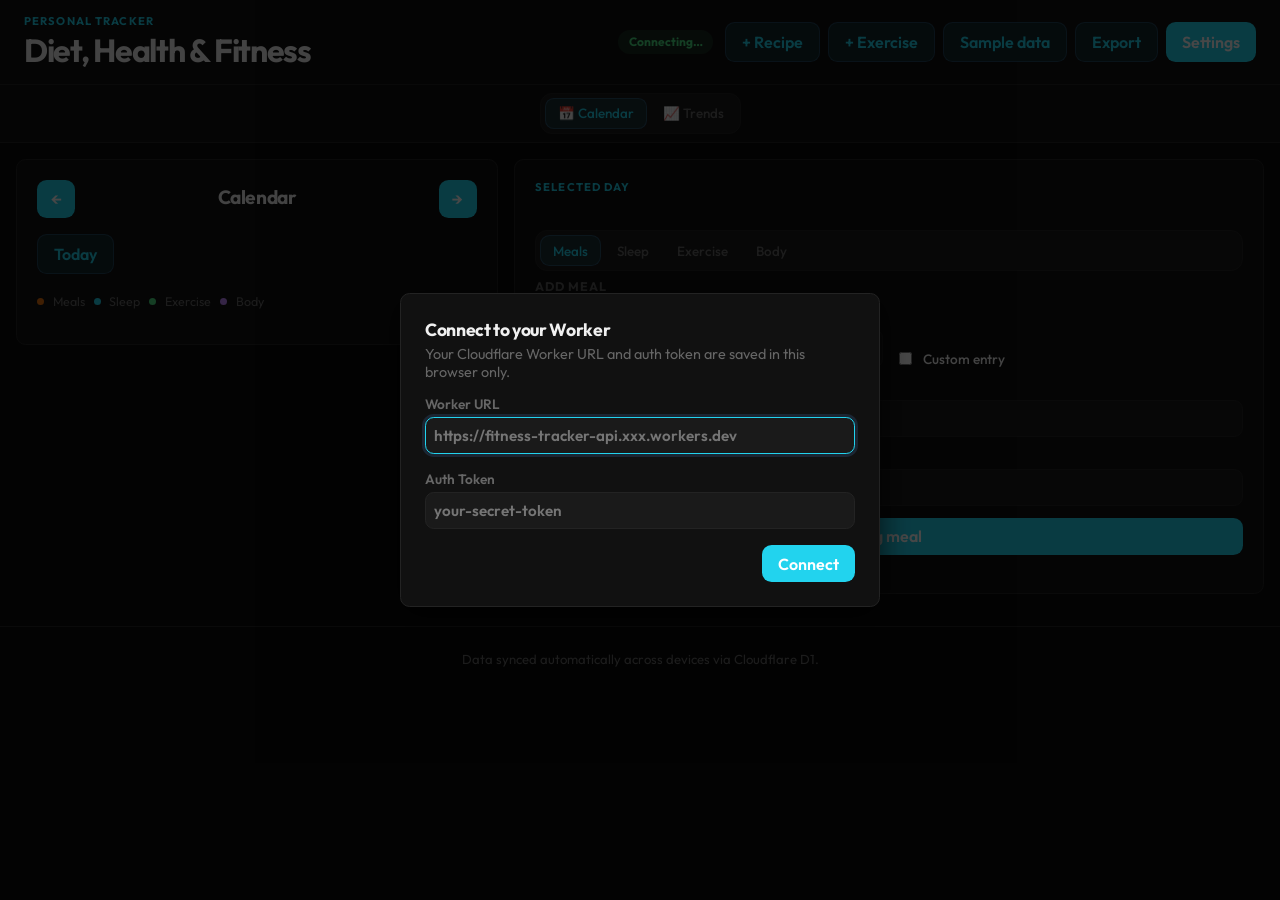
==== commit edd91da1: "add export data function to export .md file with logs in date range" ====
--- a/index.html
+++ b/index.html
@@ -22,6 +22,7 @@
         <button id="addRecipeBtn" type="button" class="secondary">+ Recipe</button>
         <button id="addExerciseLibBtn" type="button" class="secondary">+ Exercise</button>
         <button id="sampleDataBtn" type="button" class="secondary">Sample data</button>
+        <button id="exportBtn" type="button" class="secondary">Export</button>
         <button id="settingsBtn" type="button">Settings</button>
       </div>
     </div>
@@ -295,6 +296,7 @@
         <select id="exerciseLibType">
           <option value="weight">Weight-based (lb)</option>
           <option value="time">Time-based (min)</option>
+          <option value="bodyweight">Body-weight (reps only)</option>
         </select>
       </label>
       <label class="checkbox-label full-width">
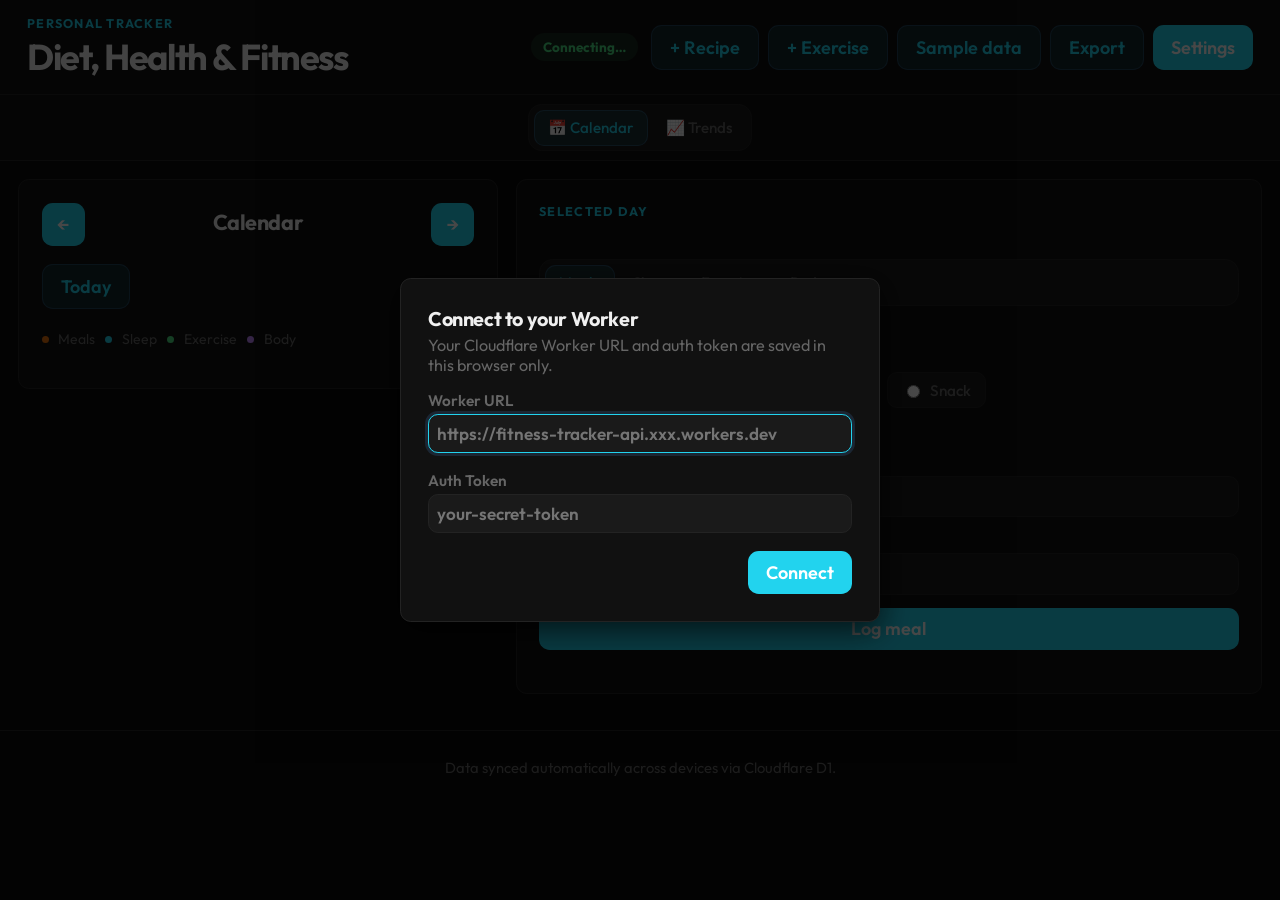
==== commit f645e9a0: "improve meal logging experience" ====
--- a/index.html
+++ b/index.html
@@ -78,14 +78,15 @@
           <h3 id="nutritionHeading">Add meal</h3>
           <form id="nutritionForm" class="grid-form">
 
-            <label>Meal type
-              <select id="mealType">
-                <option value="breakfast">Breakfast</option>
-                <option value="lunch">Lunch</option>
-                <option value="dinner">Dinner</option>
-                <option value="snack">Snack</option>
-              </select>
-            </label>
+            <div class="full-width">
+              <span class="radio-group-label">Meal type</span>
+              <div id="mealType" class="radio-group">
+                <label class="radio-btn"><input type="radio" name="mealType" value="breakfast" checked /> Breakfast</label>
+                <label class="radio-btn"><input type="radio" name="mealType" value="lunch" /> Lunch</label>
+                <label class="radio-btn"><input type="radio" name="mealType" value="dinner" /> Dinner</label>
+                <label class="radio-btn"><input type="radio" name="mealType" value="snack" /> Snack</label>
+              </div>
+            </div>
 
             <label class="checkbox-label">
               <input type="checkbox" id="nutritionIsCustom" />
--- a/styles.css
+++ b/styles.css
@@ -1,4 +1,6 @@
 :root {
+  font-size: 18px;
+
   --bg:           #0a0a0a;
   --panel:        #111111;
   --panel-strong: #1a1a1a;
@@ -345,6 +347,59 @@
 .summary-card strong { font-size: 1.05rem; display: block; line-height: 1.3; }
 .summary-card small  { font-size: 0.74rem; color: var(--muted); }
 
+.summary-card--ring { position: relative; }
+
+.ring-header {
+  display: flex;
+  align-items: center;
+  justify-content: space-between;
+  margin-bottom: 0.15rem;
+}
+.ring-header span { margin-bottom: 0; }
+
+.ring-goal-btn {
+  background: none;
+  border: none;
+  color: var(--muted);
+  cursor: pointer;
+  padding: 0;
+  font-size: 0.7rem;
+  line-height: 1;
+  transition: color 0.15s;
+}
+.ring-goal-btn:hover { color: var(--text); }
+
+.ring-wrap { position: relative; margin: 0.15rem 0 0; }
+.ring-svg  { display: block; width: 100%; }
+
+.ring-center {
+  position: absolute;
+  inset: 0;
+  display: flex;
+  flex-direction: column;
+  align-items: center;
+  justify-content: center;
+  pointer-events: none;
+}
+.ring-center strong { font-size: 0.88rem; line-height: 1.2; }
+.ring-center small  { font-size: 0.62rem; color: var(--muted); }
+
+.goal-popover {
+  position: absolute;
+  top: calc(100% + 4px);
+  left: 0;
+  right: 0;
+  z-index: 20;
+  background: var(--panel-strong);
+  border: 1px solid var(--border);
+  border-radius: var(--radius);
+  padding: 0.45rem;
+  display: flex;
+  gap: 0.35rem;
+  box-shadow: var(--shadow);
+}
+.goal-popover input { flex: 1; min-width: 0; }
+
 /* ── Tab sections ────────────────────────────────────────────── */
 .tab-section { display: none; padding-top: 0.5rem; }
 .tab-section.active { display: block; }
@@ -391,6 +446,49 @@
   cursor: pointer;
 }
 
+/* Meal type radio group */
+.radio-group-label {
+  display: block;
+  color: var(--muted);
+  font-size: 0.8rem;
+  font-weight: 600;
+  margin-bottom: 0.3rem;
+}
+
+.radio-group {
+  display: flex;
+  flex-wrap: wrap;
+  gap: 0.4rem;
+}
+
+.radio-btn {
+  display: flex;
+  flex-direction: row;
+  align-items: center;
+  gap: 0.4rem;
+  cursor: pointer;
+  color: var(--muted);
+  font-weight: 500;
+  font-size: 0.85rem;
+  border: 1px solid var(--border);
+  border-radius: 0.55rem;
+  padding: 0.42rem 0.75rem;
+  background: var(--panel-strong);
+  transition: color 0.12s, border-color 0.12s, background 0.12s;
+}
+
+.radio-btn input[type="radio"] {
+  width: auto;
+  accent-color: var(--accent);
+  cursor: pointer;
+}
+
+.radio-btn:has(input:checked) {
+  color: var(--accent);
+  border-color: rgba(88, 166, 255, 0.35);
+  background: var(--accent-sub);
+}
+
 input, select, textarea {
   width: 100%;
   border: 1px solid var(--border);
@@ -600,6 +698,61 @@
 .record-meta { font-size: 0.8rem; }
 .record-meta.sets-summary { color: var(--text); font-variant-numeric: tabular-nums; }
 
+/* ── Meal groups (collapsible) ───────────────────────────────── */
+.meal-group {
+  border: 1px solid var(--border);
+  border-radius: 0.65rem;
+  background: var(--panel-strong);
+  overflow: hidden;
+}
+
+.meal-group-summary {
+  display: flex;
+  align-items: baseline;
+  justify-content: space-between;
+  gap: 0.75rem;
+  padding: 0.65rem 0.8rem;
+  cursor: pointer;
+  user-select: none;
+  list-style: none;
+}
+.meal-group-summary::-webkit-details-marker { display: none; }
+.meal-group-summary::marker { display: none; }
+
+.meal-group-summary::before {
+  content: "▶";
+  font-size: 0.6rem;
+  color: var(--muted);
+  flex-shrink: 0;
+  transition: transform 0.15s;
+  margin-right: 0.3rem;
+}
+.meal-group[open] > .meal-group-summary::before { transform: rotate(90deg); }
+.meal-group[open] > .meal-group-summary { border-bottom: 1px solid var(--border); }
+
+.meal-group-name {
+  font-size: 0.88rem;
+  font-weight: 600;
+  color: var(--text);
+}
+
+.meal-group-meta {
+  font-size: 0.74rem;
+  color: var(--muted);
+  text-align: right;
+  flex: 1;
+}
+
+.meal-group-items { display: grid; }
+
+.meal-group-item {
+  border: none;
+  border-radius: 0;
+  border-bottom: 1px solid var(--border);
+  background: transparent;
+}
+.meal-group-item:last-child { border-bottom: none; }
+
 /* ── Trends view ─────────────────────────────────────────────── */
 .trends-layout {
   display: flex;
@@ -662,6 +815,11 @@
 
 .dot-point { cursor: crosshair; transition: r 0.1s; }
 .dot-point:hover { r: 7.5; }
+
+.bar-segment { cursor: default; transition: opacity 0.1s; }
+.bar-segment:hover { opacity: 0.8; }
+
+.macro-seg { cursor: default; transition: stroke-width 0.12s; }
 
 .dot-chart-wrap { position: relative; }
 .dot-tooltip {
@@ -680,7 +838,7 @@
 
 .chart-axis { stroke: var(--border); stroke-width: 1; }
 .chart-grid { stroke: var(--border); stroke-width: 0.5; stroke-dasharray: 3 3; }
-.chart-tick { fill: var(--muted); font-size: 10px; font-family: inherit; }
+.chart-tick { fill: var(--muted); font-size: 12px; font-family: inherit; }
 
 .chart-empty {
   color: var(--muted);
